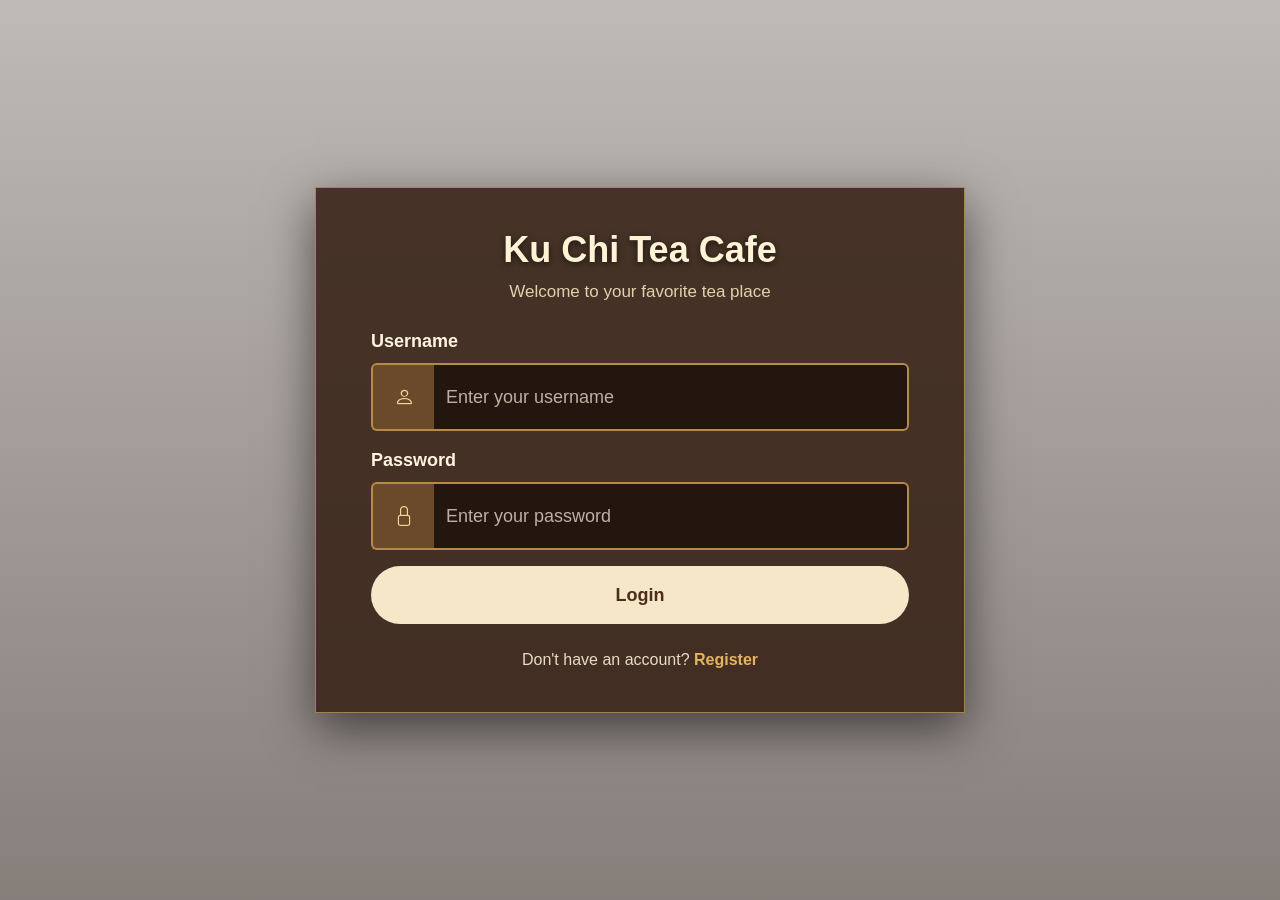
==== login.html @ 2e375dd6 "Add files via upload" ====
<!DOCTYPE html>
<html lang="en">

<head>
    <meta charset="UTF-8">
    <meta name="viewport" content="width=device-width, initial-scale=1.0">

    <title>Kū Chí Tea Café | Login</title>

    <link href="https://cdn.jsdelivr.net/npm/bootstrap@5.3.3/dist/css/bootstrap.min.css" rel="stylesheet">

    <link rel="stylesheet"
        href="https://cdn.jsdelivr.net/npm/bootstrap-icons@1.11.3/font/bootstrap-icons.min.css">

    <link rel="stylesheet" href="style.css">
</head>

<body class="auth-page">

    <main class="auth-wrapper">

        <section class="auth-card">

            <div class="text-center mb-4">

                <h1 class="brand-title">
                    Ku Chi Tea Cafe
                </h1>

                <p class="brand-subtitle">
                    Welcome to your favorite tea place
                </p>

            </div>


            <form action="index.html" method="get" novalidate>

                <!-- USERNAME -->

                <div class="mb-3">

                    <label for="username" class="form-label">
                        Username
                    </label>

                    <div class="input-group">

                        <span class="input-group-text">
                            <i class="bi bi-person"></i>
                        </span>

                        <input
                            type="text"
                            class="form-control"
                            id="username"
                            placeholder="Enter your username"
                            required
                            minlength="3">

                    </div>

                    <div class="validation-message">
                        Please enter your username.
                    </div>

                </div>


                <!-- PASSWORD -->

                <div class="mb-3">

                    <label for="password" class="form-label">
                        Password
                    </label>

                    <div class="input-group">

                        <span class="input-group-text">
                            <i class="bi bi-lock"></i>
                        </span>

                        <input
                            type="password"
                            class="form-control"
                            id="password"
                            placeholder="Enter your password"
                            required
                            minlength="6">

                    </div>

                    <div class="validation-message">
                        Please enter your password.
                    </div>

                </div>


                <button type="submit" class="btn btn-cafe w-100">
                    Login
                </button>

            </form>


            <p class="text-center account-text mt-4 mb-0">

                Don't have an account?

                <a href="register.html">
                    Register
                </a>

            </p>

        </section>

    </main>

</body>

</html>
---- style.css ----
* {
    box-sizing: border-box;
}

html,
body {
    width: 100%;
    min-height: 100%;
    margin: 0;
    padding: 0;
}

body {
    font-family: Arial, sans-serif;
}


/* =========================
   BACKGROUND
========================= */

.auth-page {
    min-height: 100vh;

    background-image:
        linear-gradient(
            rgba(45, 27, 16, 0.30),
            rgba(35, 20, 12, 0.55)
        ),
        url("https://i.pinimg.com/1200x/e9/68/9e/e9689e47fa3b6358c9ed83d6c9bc444c.jpg");

    background-size: cover;
    background-position: center;
    background-repeat: no-repeat;
    background-attachment: fixed;
}


/* =========================
   CENTER
========================= */

.auth-wrapper {
    min-height: 100vh;

    display: flex;
    align-items: center;
    justify-content: center;

    padding: 30px 15px;
}


/* =========================
   CARD
========================= */

.auth-card {
    width: 100%;
    max-width: 650px;

    padding: 40px 55px;

    border-radius: 0;

    background: rgba(55, 34, 21, 0.88);

    border: 1px solid rgba(225, 185, 111, 0.60);

    box-shadow:
        0 15px 45px rgba(0, 0, 0, 0.55);

    backdrop-filter: blur(6px);
}


/* =========================
   TITLE
========================= */

.brand-title {
    color: #fff3d6;

    font-size: 36px;

    font-weight: 700;

    margin-bottom: 8px;

    text-shadow:
        0 2px 7px rgba(0, 0, 0, 0.60);
}

.brand-subtitle {
    color: #e5cfad;

    font-size: 17px;

    margin-bottom: 0;
}


/* =========================
   LABEL
========================= */

.form-label {
    color: #fff4df;

    font-size: 18px;

    font-weight: 700;

    margin-bottom: 8px;
}


/* =========================
   ICON
========================= */

.input-group-text {
    width: 64px;

    display: flex;
    align-items: center;
    justify-content: center;

    background: #6b4a2c;

    color: #f5d79b;

    border: 2px solid #b58a4b;

    border-right: none;

    font-size: 20px;
}


/* =========================
   INPUT
========================= */

.form-control {
    min-height: 68px;

    background: rgba(32, 20, 14, 0.90);

    color: #fff3df;

    border: 2px solid #b58a4b;

    border-left: none;

    font-size: 18px;
}

.form-control::placeholder {
    color: #bdb1a3;
}

.form-control:focus {
    background: rgba(40, 25, 17, 0.95);

    color: #fff3df;

    border-color: #e1b96f;

    box-shadow:
        0 0 0 0.15rem rgba(225, 185, 111, 0.18);
}


/* =========================
   VALIDATION
========================= */

.validation-message {
    display: none;

    color: #ef9874;

    font-size: 16px;

    font-weight: 600;

    margin-top: 6px;

    padding-left: 2px;

    text-align: left;
}

.input-group:has(input:user-invalid) + .validation-message {
    display: block;
}

.input-group:has(input:user-invalid) .form-control,
.input-group:has(input:user-invalid) .input-group-text {
    border-color: #d76b55;
}

.input-group:has(input:user-valid) .form-control,
.input-group:has(input:user-valid) .input-group-text {
    border-color: #8ca66a;
}


/* =========================
   BUTTON
========================= */

.btn-cafe {
    min-height: 58px;

    border: none;

    border-radius: 30px;

    background: #f6e7c8;

    color: #4b2d1c;

    font-size: 18px;

    font-weight: 700;

    transition: 0.2s;
}

.btn-cafe:hover {
    background: #e6c989;

    color: #382216;

    transform: translateY(-2px);

    box-shadow:
        0 5px 15px rgba(0, 0, 0, 0.25);
}


/* =========================
   LOGIN / REGISTER LINK
========================= */

.account-text {
    color: #eadbc5;

    font-size: 16px;
}

.account-text a {
    color: #e4b45f;

    font-weight: 700;

    text-decoration: none;
}

.account-text a:hover {
    color: #ffe2a5;

    text-decoration: underline;
}


/* =========================
   MOBILE
========================= */

@media (max-width: 575.98px) {

    .auth-wrapper {
        padding: 20px 12px;
    }

    .auth-card {
        padding: 30px 22px;
    }

    .brand-title {
        font-size: 29px;
    }

    .brand-subtitle {
        font-size: 15px;
    }

    .form-label {
        font-size: 17px;
    }

    .form-control {
        min-height: 55px;
    }

    .btn-cafe {
        min-height: 52px;
    }
}
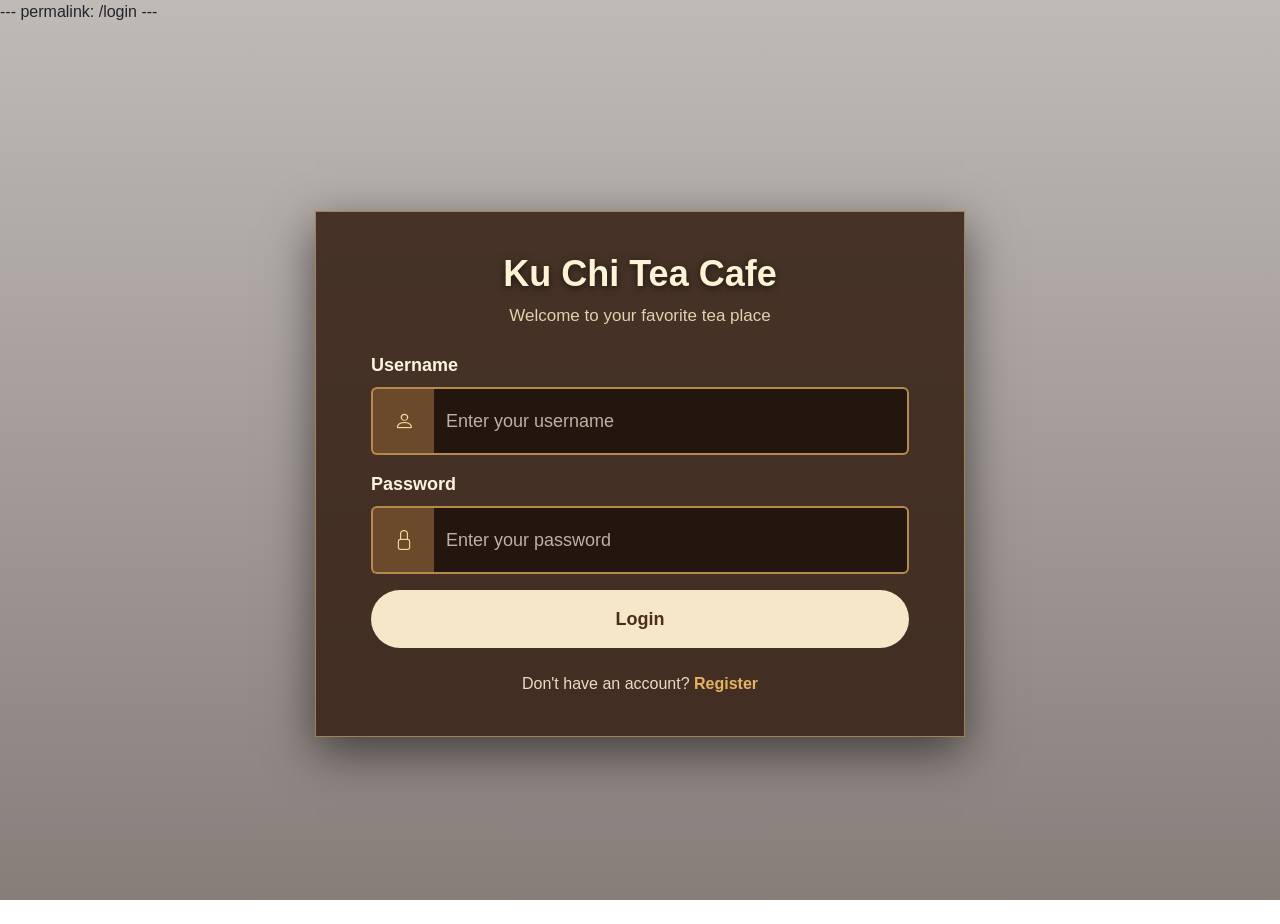
==== commit 322e1789: "Update login.html" ====
--- a/login.html
+++ b/login.html
@@ -1,3 +1,6 @@
+---
+permalink: /login
+---
 <!DOCTYPE html>
 <html lang="en">
 
@@ -121,4 +124,4 @@
 
 </body>
 
-</html>+</html>
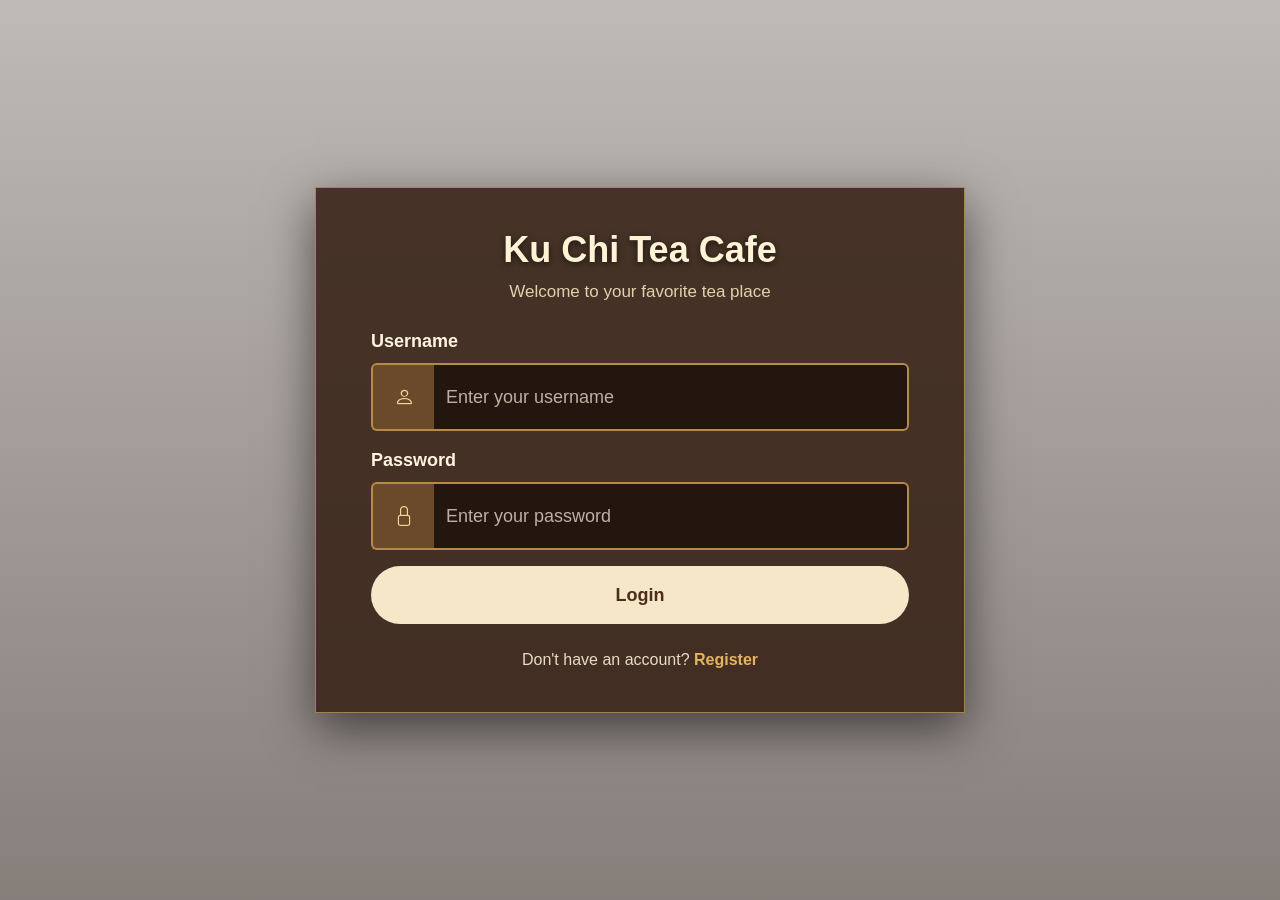
==== commit 42d35fe3: "Add files via upload" ====
--- a/login.html
+++ b/login.html
@@ -1,127 +1,124 @@
----
-permalink: /login
----
-<!DOCTYPE html>
-<html lang="en">
-
-<head>
-    <meta charset="UTF-8">
-    <meta name="viewport" content="width=device-width, initial-scale=1.0">
-
-    <title>Kū Chí Tea Café | Login</title>
-
-    <link href="https://cdn.jsdelivr.net/npm/bootstrap@5.3.3/dist/css/bootstrap.min.css" rel="stylesheet">
-
-    <link rel="stylesheet"
-        href="https://cdn.jsdelivr.net/npm/bootstrap-icons@1.11.3/font/bootstrap-icons.min.css">
-
-    <link rel="stylesheet" href="style.css">
-</head>
-
-<body class="auth-page">
-
-    <main class="auth-wrapper">
-
-        <section class="auth-card">
-
-            <div class="text-center mb-4">
-
-                <h1 class="brand-title">
-                    Ku Chi Tea Cafe
-                </h1>
-
-                <p class="brand-subtitle">
-                    Welcome to your favorite tea place
-                </p>
-
-            </div>
-
-
-            <form action="index.html" method="get" novalidate>
-
-                <!-- USERNAME -->
-
-                <div class="mb-3">
-
-                    <label for="username" class="form-label">
-                        Username
-                    </label>
-
-                    <div class="input-group">
-
-                        <span class="input-group-text">
-                            <i class="bi bi-person"></i>
-                        </span>
-
-                        <input
-                            type="text"
-                            class="form-control"
-                            id="username"
-                            placeholder="Enter your username"
-                            required
-                            minlength="3">
-
-                    </div>
-
-                    <div class="validation-message">
-                        Please enter your username.
-                    </div>
-
-                </div>
-
-
-                <!-- PASSWORD -->
-
-                <div class="mb-3">
-
-                    <label for="password" class="form-label">
-                        Password
-                    </label>
-
-                    <div class="input-group">
-
-                        <span class="input-group-text">
-                            <i class="bi bi-lock"></i>
-                        </span>
-
-                        <input
-                            type="password"
-                            class="form-control"
-                            id="password"
-                            placeholder="Enter your password"
-                            required
-                            minlength="6">
-
-                    </div>
-
-                    <div class="validation-message">
-                        Please enter your password.
-                    </div>
-
-                </div>
-
-
-                <button type="submit" class="btn btn-cafe w-100">
-                    Login
-                </button>
-
-            </form>
-
-
-            <p class="text-center account-text mt-4 mb-0">
-
-                Don't have an account?
-
-                <a href="register.html">
-                    Register
-                </a>
-
-            </p>
-
-        </section>
-
-    </main>
-
-</body>
-
-</html>
+<!DOCTYPE html>
+<html lang="en">
+
+<head>
+    <meta charset="UTF-8">
+    <meta name="viewport" content="width=device-width, initial-scale=1.0">
+
+    <title>Kū Chí Tea Café | Login</title>
+
+    <link href="https://cdn.jsdelivr.net/npm/bootstrap@5.3.3/dist/css/bootstrap.min.css" rel="stylesheet">
+
+    <link rel="stylesheet"
+        href="https://cdn.jsdelivr.net/npm/bootstrap-icons@1.11.3/font/bootstrap-icons.min.css">
+
+    <link rel="stylesheet" href="style.css">
+</head>
+
+<body class="auth-page">
+
+    <main class="auth-wrapper">
+
+        <section class="auth-card">
+
+            <div class="text-center mb-4">
+
+                <h1 class="brand-title">
+                    Ku Chi Tea Cafe
+                </h1>
+
+                <p class="brand-subtitle">
+                    Welcome to your favorite tea place
+                </p>
+
+            </div>
+
+
+            <form action="index.html" method="get" novalidate>
+
+                <!-- USERNAME -->
+
+                <div class="mb-3">
+
+                    <label for="username" class="form-label">
+                        Username
+                    </label>
+
+                    <div class="input-group">
+
+                        <span class="input-group-text">
+                            <i class="bi bi-person"></i>
+                        </span>
+
+                        <input
+                            type="text"
+                            class="form-control"
+                            id="username"
+                            placeholder="Enter your username"
+                            required
+                            minlength="3">
+
+                    </div>
+
+                    <div class="validation-message">
+                        Please enter your username.
+                    </div>
+
+                </div>
+
+
+                <!-- PASSWORD -->
+
+                <div class="mb-3">
+
+                    <label for="password" class="form-label">
+                        Password
+                    </label>
+
+                    <div class="input-group">
+
+                        <span class="input-group-text">
+                            <i class="bi bi-lock"></i>
+                        </span>
+
+                        <input
+                            type="password"
+                            class="form-control"
+                            id="password"
+                            placeholder="Enter your password"
+                            required
+                            minlength="6">
+
+                    </div>
+
+                    <div class="validation-message">
+                        Please enter your password.
+                    </div>
+
+                </div>
+
+
+                <button type="submit" class="btn btn-cafe w-100">
+                    Login
+                </button>
+
+            </form>
+
+
+            <p class="text-center account-text mt-4 mb-0">
+
+                Don't have an account?
+
+                <a href="register.html">
+                    Register
+                </a>
+
+            </p>
+
+        </section>
+
+    </main>
+
+</body>
+
+</html>
